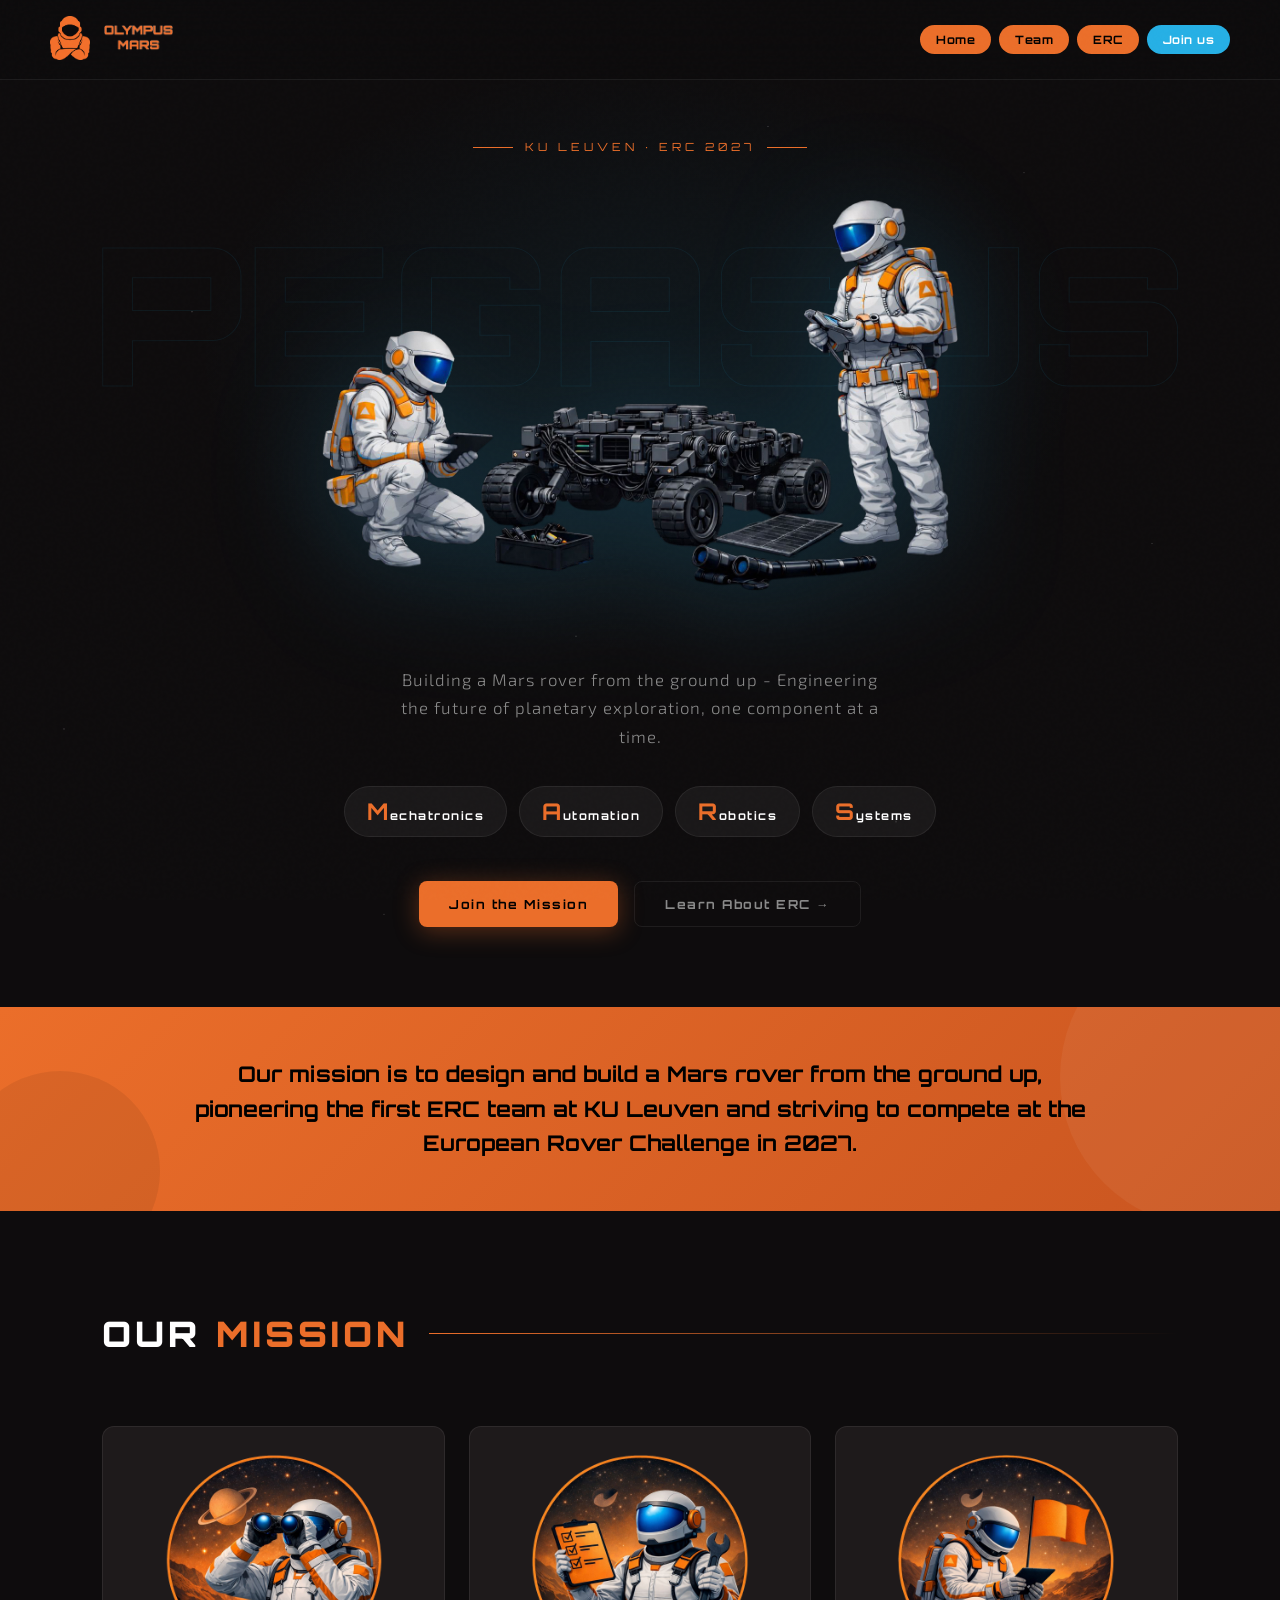
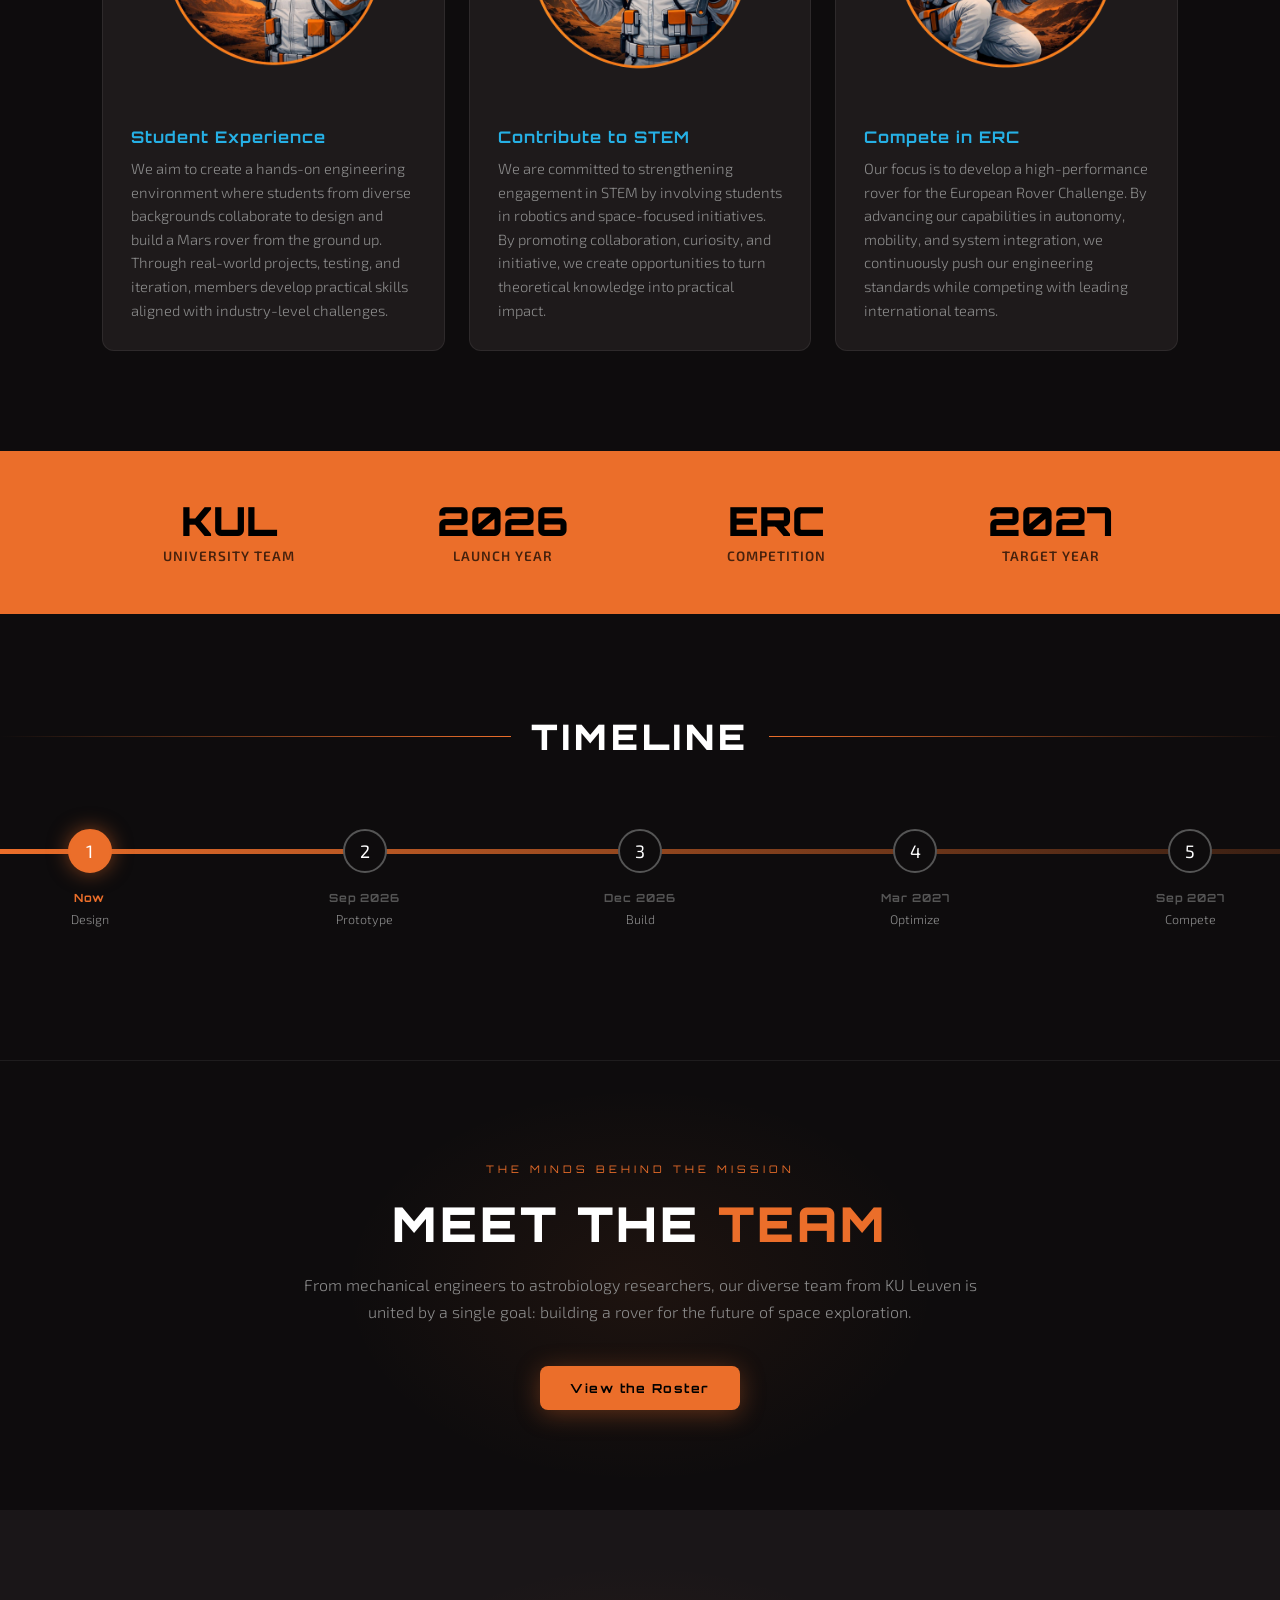
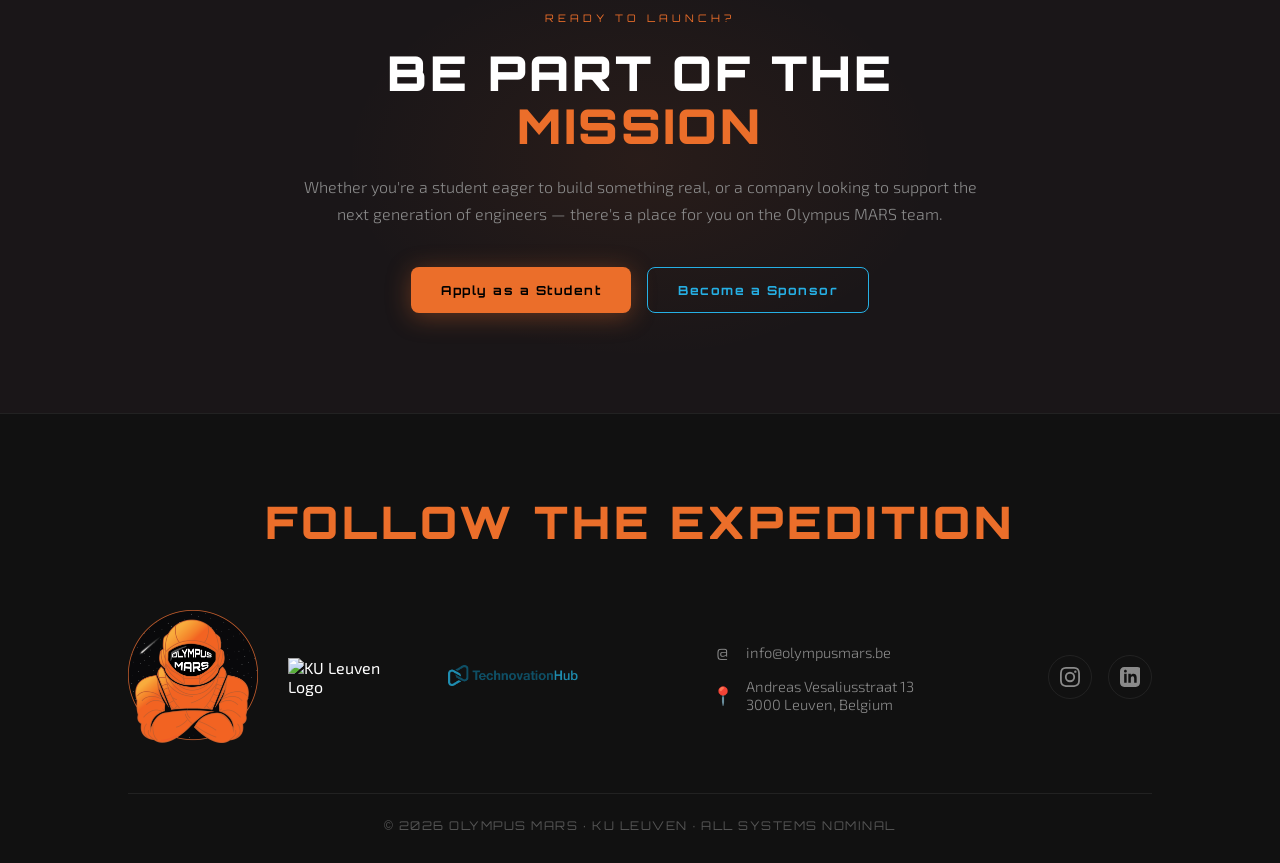
==== index.html @ 60955b1d "structure fix" ====
<!DOCTYPE html>
<html lang="en">
<head>
    <meta charset="UTF-8">
    <meta name="viewport" content="width=device-width, initial-scale=1.0">
    <title>Olympus Mars | KU Leuven Mars Rover Team</title>
    <link rel="icon" type="image/jpg" href="assets/logos/team_logo.jpg">
    <link rel="preconnect" href="https://fonts.googleapis.com">
    <link rel="preconnect" href="https://fonts.gstatic.com" crossorigin>
    <link href="https://fonts.googleapis.com/css2?family=Orbitron:wght@400;700;900&family=Exo+2:ital,wght@0,300;0,400;0,600;1,300&display=swap" rel="stylesheet">
    <link rel="stylesheet" href="css/base.css">
    <link rel="stylesheet" href="css/home.css">
</head>
<body>

<div id="site-header"></div>

<section class="hero" id="home">
    <div class="hero-bg-text">PEGASUS</div>

    <div class="hero-eyebrow">
        <div class="eyebrow-line"></div>
        <span>KU Leuven · ERC 2027</span>
        <div class="eyebrow-line"></div>
    </div>

    <img src="assets/images/main_image.jpg" alt="Olympus Mars Rover" class="hero-main-img">

    <p class="hero-subtitle">Building a Mars rover from the ground up - Engineering the future of planetary exploration, one component at a time.</p>

    <div class="hero-features">
        <div class="feature-pill"><span class="first-letter">M</span>echatronics</div>
        <div class="feature-pill"><span class="first-letter">A</span>utomation</div>
        <div class="feature-pill"><span class="first-letter">R</span>obotics</div>
        <div class="feature-pill"><span class="first-letter">S</span>ystems</div>
    </div>

    <div class="hero-cta-group">
        <a href="join.html" class="cta-btn primary">Join the Mission</a>
        <a href="erc.html" class="cta-btn secondary">Learn About ERC →</a>
    </div>

</section>

<section class="mission-banner">
    <p>Our mission is to design and build a Mars rover from the ground up, pioneering the first ERC team at KU Leuven and striving to compete at the European Rover Challenge in 2027.</p>
</section>

<section class="section-container reveal" id="mission">
    <div class="section-header">
        <h2>OUR <em>MISSION</em></h2>
        <div class="h-line"></div>
    </div>
    <div class="mission-grid">
        <div class="mission-card reveal reveal-delay-1">
            <div class="mission-card-img">
                <img src="assets/images/student_experience.jpg" alt="Student Experience">
            </div>
            <div class="mission-card-body">
                <h3>Student Experience</h3>
                <p>We aim to create a hands-on engineering environment where students from diverse backgrounds collaborate to design and build a Mars rover from the ground up. Through real-world projects, testing, and iteration, members develop practical skills aligned with industry-level challenges.</p>
            </div>
        </div>
        <div class="mission-card reveal reveal-delay-2">
            <div class="mission-card-img">
                <img src="assets/images/contribute_to_stem.jpg" alt="Contribute to STEM">
            </div>
            <div class="mission-card-body">
                <h3>Contribute to STEM</h3>
                <p>We are committed to strengthening engagement in STEM by involving students in robotics and space-focused initiatives. By promoting collaboration, curiosity, and initiative, we create opportunities to turn theoretical knowledge into practical impact.</p>
            </div>
        </div>
        <div class="mission-card reveal reveal-delay-3">
            <div class="mission-card-img">
                <img src="assets/images/compete_in_erc.jpg" alt="Compete in ERC">
            </div>
            <div class="mission-card-body">
                <h3>Compete in ERC</h3>
                <p>Our focus is to develop a high-performance rover for the European Rover Challenge. By advancing our capabilities in autonomy, mobility, and system integration, we continuously push our engineering standards while competing with leading international teams.</p>
            </div>
        </div>
    </div>
</section>

<div class="stats-strip">
    <div class="stat-item">
        <h3 class="count-up" data-target="1">KUL</h3>
        <p>University Team</p>
    </div>
    <div class="stat-item">
        <h3>2026</h3>
        <p>Launch Year</p>
    </div>
    <div class="stat-item">
        <h3>ERC</h3>
        <p>Competition</p>
    </div>
    <div class="stat-item">
        <h3>2027</h3>
        <p>Target Year</p>
    </div>
</div>


<section class="timeline-section reveal" id="timeline">
    <div class="section-header">
        <div class="h-line-left"></div>
        <h2>TIMELINE</h2>
        <div class="h-line"></div>
    </div>
    <div class="timeline-track">
        <div class="timeline-line"></div>
        <div class="timeline-points">
            <div class="timeline-point active">
                <div class="dot">1</div>
                <div class="point-content">
                    <h4>Now</h4>
                    <p>Design</p>
                </div>
            </div>
            <div class="timeline-point inactive">
                <div class="dot">2</div>
                <div class="point-content">
                    <h4>Sep 2026</h4>
                    <p>Prototype</p>
                </div>
            </div>
            <div class="timeline-point inactive">
                <div class="dot">3</div>
                <div class="point-content">
                    <h4>Dec 2026</h4>
                    <p>Build</p>
                </div>
            </div>
            <div class="timeline-point inactive">
                <div class="dot">4</div>
                <div class="point-content">
                    <h4>Mar 2027</h4>
                    <p>Optimize</p>
                </div>
            </div>
            <div class="timeline-point inactive">
                <div class="dot">5</div>
                <div class="point-content">
                    <h4>Sep 2027</h4>
                    <p>Compete</p>
                </div>
            </div>
        </div>
    </div>
</section>

<!-- MEET THE TEAM SECTION -->
<section class="cta-section reveal" style="background: var(--bg-dark); border-top: 1px solid var(--border);">
    <div class="cta-inner">
        <p class="eyebrow">The minds behind the mission</p>
        <h2>MEET THE <em>TEAM</em></h2>
        <p>From mechanical engineers to astrobiology researchers, our diverse team from KU Leuven is united by a single goal: building a rover for the future of space exploration.</p>
        <div class="cta-buttons">
            <a href="team.html" class="cta-btn primary">View the Roster</a>
        </div>
    </div>
</section>

<!-- CTA SECTION -->
<section class="cta-section reveal">
    <div class="cta-inner">
        <p class="eyebrow">Ready to launch?</p>
        <h2>BE PART OF THE <em>MISSION</em></h2>
        <p>Whether you're a student eager to build something real, or a company looking to support the next generation of engineers — there's a place for you on the Olympus MARS team.</p>
        <div class="cta-buttons">
            <a href="https://forms.gle/9pgrAA4QVyxTWefx8" target="_blank" rel="noopener noreferrer" class="cta-btn primary">Apply as a Student</a>
            <a href="https://forms.gle/bwvYYQc9BjhMaUqE9" target="_blank" rel="noopener noreferrer" class="cta-btn secondary" style="border-color: var(--blue); color: var(--blue);">Become a Sponsor</a>
        </div>
    </div>
</section>

<div id="site-footer"></div>

<script src="js/common.js"></script>
</body>
</html>
---- css/base.css ----
/* ============================================================
   BASE.CSS — shared across every page (variables, reset, header,
   navigation, hamburger menu, and footer). Edit once here, it
   updates on every page. Page-specific styles live in css/<page>.css
   ============================================================ */

:root {
    --bg-dark: #0e0c0d;
    --bg-mid: #1a1618;
    --bg-card: #1e1a1b;
    --orange: #eb6e2a;
    --orange-dim: rgba(235,110,42,0.12);
    --blue: #26b0e5;
    --blue-dim: rgba(38,176,229,0.12);
    --text-light: #ffffff;
    --text-grey: #8a8a8a;
    --text-muted: #555;
    --font-head: 'Orbitron', sans-serif;
    --font-body: 'Exo 2', sans-serif;
    --border: rgba(255,255,255,0.07);
    --glow-o: 0 0 40px rgba(235,110,42,0.2);
    --glow-b: 0 0 40px rgba(38,176,229,0.2);
}

* { margin: 0; padding: 0; box-sizing: border-box; }
html { scroll-behavior: smooth; }

body {
    background-color: var(--bg-dark);
    color: var(--text-light);
    font-family: var(--font-body);
    overflow-x: hidden;
}

/* subtle grain overlay */
body::before {
    content: '';
    position: fixed;
    inset: 0;
    background-image: url("data:image/svg+xml,%3Csvg viewBox='0 0 256 256' xmlns='http://www.w3.org/2000/svg'%3E%3Cfilter id='noise'%3E%3CfeTurbulence type='fractalNoise' baseFrequency='0.9' numOctaves='4' stitchTiles='stitch'/%3E%3C/filter%3E%3Crect width='100%25' height='100%25' filter='url(%23noise)' opacity='0.03'/%3E%3C/svg%3E");
    pointer-events: none;
    z-index: 9999;
    opacity: 0.4;
}

/* ── HEADER ── */
header {
    position: sticky;
    top: 0;
    z-index: 100;
    display: flex;
    justify-content: space-between;
    align-items: center;
    padding: 16px 50px;
    background: rgba(14,12,13,0.85);
    backdrop-filter: blur(20px);
    border-bottom: 1px solid var(--border);
    transition: padding 0.3s ease;
}

.logo-container { display: flex; align-items: center; gap: 14px; }
.logo-container img.icon { height: 44px; }
.logo-container img.text { height: 28px; }

nav { display: flex; gap: 8px; align-items: center; }

nav a {
    text-decoration: none;
    color: var(--text-grey);
    font-family: var(--font-head);
    font-weight: 700;
    font-size: 0.72rem;
    letter-spacing: 0.5px;
    padding: 7px 16px;
    border-radius: 20px;
    transition: all 0.25s ease;
}

nav a:hover { color: var(--text-light); }
nav a.pill { color: #000; background-color: var(--orange); }
nav a.pill:hover { background-color: #ff7f3f; color: #000; }
nav a.pill.active { background-color: var(--orange); color: #000; }
nav a.pill.blue { background-color: var(--blue); color: #fff; }
nav a.pill.blue:hover { background-color: #3fc3f7; }
/* Join Us pill stays blue even when it's the active page (higher specificity wins) */
nav a.pill.blue.active { background-color: var(--blue); color: #fff; }

/* ── HAMBURGER & MOBILE NAV ── */
.hamburger { display: none; flex-direction: column; gap: 5px; cursor: pointer; padding: 6px; z-index: 200; background: none; border: none; }
.hamburger span { display: block; width: 24px; height: 2px; background: var(--text-light); border-radius: 2px; transition: all 0.3s ease; transform-origin: center; }
.hamburger.open span:nth-child(1) { transform: translateY(7px) rotate(45deg); }
.hamburger.open span:nth-child(2) { opacity: 0; transform: scaleX(0); }
.hamburger.open span:nth-child(3) { transform: translateY(-7px) rotate(-45deg); }
.mobile-nav { display: none; position: fixed; inset: 0; background: rgba(14,12,13,0.97); backdrop-filter: blur(20px); z-index: 150; flex-direction: column; align-items: center; justify-content: center; gap: 24px; }
.mobile-nav.open { display: flex; }
.mobile-nav a { text-decoration: none; color: var(--text-light); font-family: var(--font-head); font-weight: 700; font-size: 1.2rem; letter-spacing: 3px; text-transform: uppercase; padding: 12px 30px; border-radius: 8px; transition: all 0.2s; }
.mobile-nav a:hover { color: var(--orange); }
.mobile-nav a.pill { background: var(--orange); color: #000; }
.mobile-nav a.pill.active { background: var(--orange); color: #000; }
.mobile-nav a.pill.blue { background: var(--blue); color: #fff; }
.mobile-nav a.pill.blue.active { background: var(--blue); color: #fff; }

@media (max-width: 768px) {
    header { padding: 14px 20px; }
    nav { display: none; }
    .hamburger { display: flex; }
}

/* ── FOOTER ── */
footer {
    background: #111;
    border-top: 1px solid var(--border);
    padding: 80px 10vw 30px;
}

.footer-title {
    text-align: center;
    color: var(--orange);
    font-family: var(--font-head);
    font-size: clamp(1.6rem, 4vw, 2.8rem);
    font-weight: 900;
    letter-spacing: 4px;
    margin-bottom: 60px;
}

.footer-content {
    display: flex;
    justify-content: space-between;
    align-items: center;
    gap: 40px;
    max-width: 1100px;
    margin: 0 auto 50px;
}

.footer-logo img { max-width: 130px; }

.contact-info { display: flex; gap: 50px; }
.contact-col { display: flex; flex-direction: column; gap: 14px; }

.contact-item {
    display: flex;
    align-items: center;
    gap: 12px;
    color: var(--text-grey);
    font-size: 0.92rem;
    font-weight: 300;
}

.contact-item .icon-label { font-size: 1.1rem; min-width: 22px; }
.contact-item .icon-label-email { font-size: 1.1rem; min-width: 18px; margin-left: 4px; }

.contact-item a { color: var(--text-grey); text-decoration: none; transition: color 0.25s; }
.contact-item a:hover { color: var(--orange); }

.social-icons { display: flex; gap: 16px; align-items: center; }

.social-icons a {
    width: 44px; height: 44px;
    border: 1px solid var(--border);
    border-radius: 50%;
    display: flex;
    align-items: center;
    justify-content: center;
    transition: all 0.25s ease;
}

.social-icons a:hover {
    border-color: var(--orange);
    background: var(--orange-dim);
    box-shadow: var(--glow-o);
}

.social-icons svg { width: 20px; height: 20px; fill: var(--text-grey); transition: fill 0.25s; }
.social-icons a:hover svg { fill: var(--orange); }

.footer-divider { max-width: 1100px; margin: 0 auto; height: 1px; background: var(--border); }

.copyright {
    text-align: center;
    font-size: 0.75rem;
    color: var(--text-muted);
    padding-top: 24px;
    letter-spacing: 1.5px;
    font-family: var(--font-head);
}

@media (max-width: 768px) {
    footer { padding: 60px 6vw 24px; }
    .footer-content { flex-direction: column; align-items: flex-start; gap: 30px; }
    .contact-info { flex-direction: column; gap: 16px; }
    .footer-title { font-size: 1.4rem; letter-spacing: 2px; margin-bottom: 40px; }
    .footer-logo { flex-wrap: wrap; }
}

@media (max-width: 480px) {
    .footer-content { align-items: center; text-align: center; }
    .contact-item { justify-content: center; }
    .footer-logo { justify-content: center; }
}

/* ── SHARED UTILITY: scroll-reveal-on-scroll animation ── */
.reveal { opacity: 0; transform: translateY(30px); transition: opacity 0.7s ease, transform 0.7s ease; }
.reveal.visible { opacity: 1; transform: translateY(0); }
---- css/home.css ----
.hero {
            position: relative;
            min-height: 92vh;
            display: flex;
            flex-direction: column;
            align-items: center;
            justify-content: center;
            overflow: hidden;
            padding: 60px 20px 80px;
        }

.hero::before {
            content: '';
            position: absolute;
            top: 30%;
            left: 50%;
            transform: translate(-50%, -50%);
            width: 900px;
            height: 600px;
            background: radial-gradient(ellipse, rgba(38,176,229,0.08) 0%, transparent 70%);
            pointer-events: none;
        }

.hero::after {
            content: '';
            position: absolute;
            inset: 0;
            background-image:
                radial-gradient(1px 1px at 15% 25%, rgba(255,255,255,0.3) 0%, transparent 100%),
                radial-gradient(1px 1px at 80% 10%, rgba(255,255,255,0.2) 0%, transparent 100%),
                radial-gradient(1px 1px at 45% 60%, rgba(255,255,255,0.25) 0%, transparent 100%),
                radial-gradient(1.5px 1.5px at 70% 80%, rgba(255,255,255,0.15) 0%, transparent 100%),
                radial-gradient(1px 1px at 30% 90%, rgba(255,255,255,0.2) 0%, transparent 100%),
                radial-gradient(1px 1px at 90% 50%, rgba(255,255,255,0.2) 0%, transparent 100%),
                radial-gradient(1.5px 1.5px at 5% 70%, rgba(255,255,255,0.15) 0%, transparent 100%),
                radial-gradient(1px 1px at 60% 5%, rgba(255,255,255,0.25) 0%, transparent 100%);
            pointer-events: none;
            z-index: 0;
        }

.hero-bg-text {
            position: absolute;
            top: 25%;
            left: 50%;
            transform: translate(-50%, -50%);
            font-family: var(--font-head);
            font-size: 15vw;
            font-weight: 900;
            color: transparent;
            -webkit-text-stroke: 1px rgba(38,176,229,0.08);
            white-space: nowrap;
            pointer-events: none;
            z-index: 0;
            user-select: none;
            animation: bgPulse 6s ease-in-out infinite;
        }

@keyframes bgPulse {
            0%, 100% { -webkit-text-stroke: 1px rgb(47, 166, 212); }
            50% { -webkit-text-stroke: 1px rgba(38,176,229,0.14); }
        }

.hero-eyebrow {
            position: relative;
            z-index: 2;
            display: flex;
            align-items: center;
            gap: 12px;
            margin-bottom: 20px;
            animation: fadeUp 0.8s ease both;
        }

.hero-eyebrow span {
            font-family: var(--font-head);
            font-size: 0.7rem;
            letter-spacing: 4px;
            color: var(--orange);
            text-transform: uppercase;
        }

.eyebrow-line { width: 40px; height: 1px; background: var(--orange); }

.hero-main-img {
            position: relative;
            z-index: 1;
            max-width: 700px;
            width: 85%;
            height: auto;
            filter: drop-shadow(0 20px 60px rgba(38,176,229,0.2));
            animation: floatRover 5s ease-in-out infinite, fadeUp 1s ease 0.2s both;
        }

@keyframes floatRover {
            0%, 100% { transform: translateY(0px); }
            50% { transform: translateY(-12px); }
        }

@keyframes fadeUp {
            from { opacity: 0; transform: translateY(30px); }
            to { opacity: 1; transform: translateY(0); }
        }

.hero-subtitle {
            position: relative;
            z-index: 2;
            margin-top: 24px;
            font-size: clamp(0.85rem, 1.5vw, 1.05rem);
            color: var(--text-grey);
            font-weight: 300;
            letter-spacing: 1px;
            text-align: center;
            max-width: 500px;
            line-height: 1.7;
            animation: fadeUp 1s ease 0.35s both;
        }

.hero-features {
            position: relative;
            z-index: 2;
            display: flex;
            gap: 12px;
            margin-top: 36px;
            animation: fadeUp 1s ease 0.5s both;
        }

.feature-pill {
            background: rgba(255,255,255,0.05);
            border: 1px solid var(--border);
            color: var(--text-light);
            font-family: var(--font-head);
            font-weight: 700;
            font-size: 0.72rem;
            letter-spacing: 1.5px;
            padding: 10px 22px;
            border-radius: 30px;
            cursor: default;
            position: relative;
            transition: all 0.3s ease;
            backdrop-filter: blur(10px);
        }

.feature-pill:hover {
            background: var(--orange-dim);
            border-color: var(--orange);
            color: var(--orange);
            box-shadow: var(--glow-o);
        }

.first-letter { color: var(--orange); font-size: 2em; }

.hero-cta-group {
            position: relative;
            z-index: 2;
            display: flex;
            gap: 16px;
            margin-top: 44px;
            animation: fadeUp 1s ease 0.65s both;
        }

.cta-btn {
            display: inline-flex;
            align-items: center;
            gap: 10px;
            text-decoration: none;
            font-family: var(--font-head);
            font-weight: 700;
            font-size: 0.78rem;
            letter-spacing: 1.5px;
            padding: 14px 30px;
            border-radius: 8px;
            transition: all 0.25s ease;
        }

.cta-btn.primary {
            background: var(--orange);
            color: #000;
            box-shadow: 0 4px 24px rgba(235,110,42,0.35);
        }

.cta-btn.primary:hover {
            background: #ff7f3f;
            transform: translateY(-2px);
            box-shadow: 0 8px 32px rgba(235,110,42,0.5);
        }

.cta-btn.secondary {
            background: transparent;
            color: var(--text-grey);
            border: 1px solid var(--border);
        }

.cta-btn.secondary:hover {
            border-color: rgba(255,255,255,0.3);
            color: var(--text-light);
            transform: translateY(-2px);
        }

.scroll-indicator {
            position: absolute;
            bottom: 30px;
            left: 50%;
            transform: translateX(-50%);
            z-index: 2;
            display: flex;
            flex-direction: column;
            align-items: center;
            gap: 8px;
            animation: fadeUp 1s ease 1s both;
        }

.scroll-indicator span {
            font-family: var(--font-head);
            font-size: 0.58rem;
            letter-spacing: 3px;
            color: var(--text-muted);
        }

.scroll-mouse {
            width: 22px;
            height: 36px;
            border: 1px solid rgba(255,255,255,0.15);
            border-radius: 11px;
            display: flex;
            justify-content: center;
            padding-top: 6px;
        }

.scroll-wheel {
            width: 3px;
            height: 8px;
            background: var(--orange);
            border-radius: 2px;
            animation: scrollDown 1.8s ease-in-out infinite;
        }

@keyframes scrollDown {
            0% { transform: translateY(0); opacity: 1; }
            100% { transform: translateY(10px); opacity: 0; }
        }

.mission-banner {
            background: linear-gradient(135deg, var(--orange) 0%, #c95520 100%);
            padding: 50px 10vw;
            position: relative;
            overflow: hidden;
            display: flex;
            justify-content: center;
            align-items: center;
            flex-direction: column;
            text-align: center;
        }

.mission-banner::before {
            content: '';
            position: absolute;
            right: -80px; top: -80px;
            width: 300px; height: 300px;
            background: rgba(255,255,255,0.05);
            border-radius: 50%;
        }

.mission-banner::after {
            content: '';
            position: absolute;
            left: -40px; bottom: -60px;
            width: 200px; height: 200px;
            background: rgba(0,0,0,0.07);
            border-radius: 50%;
        }

.mission-banner p {
            font-family: var(--font-head);
            font-size: clamp(0.9rem, 2vw, 1.35rem);
            font-weight: 700;
            color: #000;
            line-height: 1.6;
            max-width: 900px;
            position: relative;
            z-index: 1;
        }

.section-container { padding: 100px 8vw; }

.section-header {
            display: flex;
            align-items: center;
            gap: 20px;
            margin-bottom: 70px;
        }

.section-header h2 {
            font-family: var(--font-head);
            font-size: 2.2rem;
            font-weight: 900;
            letter-spacing: 4px;
            color: var(--text-light);
            white-space: nowrap;
        }

.section-header h2 em { color: var(--orange); font-style: normal; }

.h-line { flex: 1; height: 1px; background: linear-gradient(to right, var(--orange), transparent); }

.h-line-left { flex: 1; height: 1px; background: linear-gradient(to left, var(--orange), transparent); }

.mission-grid {
            display: grid;
            grid-template-columns: repeat(3, 1fr);
            gap: 24px;
        }

.mission-card {
            background: var(--bg-card);
            border: 1px solid var(--border);
            border-radius: 12px;
            overflow: hidden;
            transition: transform 0.3s ease, border-color 0.3s ease, box-shadow 0.3s ease;
        }

.mission-card:hover {
            transform: translateY(-8px);
            border-color: rgba(235,110,42,0.3);
            box-shadow: var(--glow-o);
        }

.mission-card-img {
            width: 80%;
            aspect-ratio: 1;
            display: flex;
            margin: 0 auto;
            justify-content: center;
            align-items: center;
            overflow: hidden;
        }

.mission-card-img img {
            width: 80%;
            height: 80%;
            object-fit: contain;
            transition: transform 0.5s ease;
        }

.mission-card:hover .mission-card-img img { transform: scale(1.2); }

.mission-card-body { padding: 28px; }

.mission-card-body h3 {
            font-family: var(--font-head);
            font-size: 1rem;
            color: var(--blue);
            letter-spacing: 1px;
            margin-bottom: 10px;
        }

.mission-card-body p {
            color: var(--text-grey);
            font-size: 0.92rem;
            line-height: 1.6;
            font-weight: 300;
        }

.stats-strip {
            background: var(--orange);
            padding: 50px 8vw;
            display: grid;
            grid-template-columns: repeat(4, 1fr);
            gap: 20px;
            text-align: center;
        }

.stat-item h3 {
            font-family: var(--font-head);
            font-size: 2.5rem;
            font-weight: 900;
            color: #000;
            line-height: 1;
        }

.stat-item p {
            font-family: var(--font-body);
            font-size: 0.85rem;
            color: rgba(0,0,0,0.7);
            font-weight: 600;
            letter-spacing: 1px;
            margin-top: 6px;
            text-transform: uppercase;
        }

.teams-section {
            padding: 100px 8vw;
            background: var(--bg-mid);
        }

.teams-grid {
            display: grid;
            grid-template-columns: repeat(3, 1fr);
            gap: 0;
            border-radius: 16px;
            overflow: hidden;
            border: 1px solid var(--border);
        }

.team-card {
            position: relative;
            overflow: hidden;
            aspect-ratio: 3/4;
            cursor: pointer;
        }

.team-card::before {
            content: '';
            position: absolute;
            inset: 0;
            background: linear-gradient(to top, rgba(14,12,13,0.95) 0%, rgba(14,12,13,0.4) 50%, transparent 100%);
            z-index: 1;
            transition: background 0.4s ease;
        }

.team-card:hover::before {
            background: linear-gradient(to top, rgba(14,12,13,0.98) 0%, rgba(14,12,13,0.6) 60%, rgba(14,12,13,0.1) 100%);
        }

.team-card img {
            width: 100%;
            height: 100%;
            object-fit: cover;
            object-position: center top;
            transition: transform 0.6s ease, filter 0.4s ease;
            filter: saturate(0.7) brightness(0.7);
        }

.team-card:hover img {
            transform: scale(1.06);
            filter: saturate(1) brightness(0.8);
        }

.team-card-content {
            position: absolute;
            bottom: 0;
            left: 0;
            right: 0;
            padding: 32px 28px;
            z-index: 2;
        }

.team-role-tag {
            display: inline-block;
            font-family: var(--font-head);
            font-size: 0.58rem;
            letter-spacing: 2px;
            color: var(--orange);
            text-transform: uppercase;
            margin-bottom: 10px;
            opacity: 0.8;
        }

.team-card-content h3 {
            font-family: var(--font-head);
            font-size: 1.1rem;
            font-weight: 900;
            letter-spacing: 2px;
            color: var(--text-light);
            margin-bottom: 10px;
        }

.team-card-content p {
            font-size: 0.85rem;
            color: var(--text-grey);
            font-weight: 300;
            line-height: 1.55;
            max-height: 0;
            overflow: hidden;
            transition: max-height 0.4s ease, opacity 0.4s ease;
            opacity: 0;
        }

.team-card:hover .team-card-content p {
            max-height: 100px;
            opacity: 1;
        }

.team-divider {
            position: absolute;
            top: 0; bottom: 0;
            width: 1px;
            background: var(--border);
            z-index: 3;
            right: 0;
        }

.timeline-section {
            padding: 100px 0vw;
            background: var(--bg-dark);
            position: relative;
        }

.timeline-track {
            position: relative;
            margin-top: 60px;
            padding-bottom: 30px;
        }

.timeline-line {
            position: absolute;
            top: 20px;
            left: 0; right: 0;
            height: 5px;
            background: linear-gradient(to right, var(--orange), rgba(235,110,42,0.2));
        }

.timeline-points {
            display: flex;
            justify-content: space-between;
            position: relative;
            z-index: 1;
        }

.timeline-point {
            display: flex;
            flex-direction: column;
            align-items: center;
            width: 14%;
        }

.dot {
            width: 44px; height: 44px;
            background: var(--bg-dark);
            border: 2px solid var(--orange);
            border-radius: 50%;
            display: flex;
            justify-content: center;
            align-items: center;
            font-size: 18px;
            transition: all 0.3s ease;
        }

.timeline-point.active .dot {
            background: var(--orange);
            box-shadow: 0 0 20px rgba(235,110,42,0.5);
            animation: dotPulse 2s ease-in-out infinite;
        }

.timeline-point.inactive .dot {
            border-color: var(--text-muted);
        }

@keyframes dotPulse {
            0%, 100% { box-shadow: 0 0 10px rgba(235,110,42,0.4); }
            50% { box-shadow: 0 0 30px rgba(235,110,42,0.8); }
        }

.point-content {
            margin-top: 18px;
            text-align: center;
            padding: 0 5px;
        }

.point-content h4 {
            font-family: var(--font-head);
            font-size: 0.7rem;
            color: var(--orange);
            letter-spacing: 1px;
            margin-bottom: 6px;
        }

.point-content p {
            color: var(--text-grey);
            font-size: 0.78rem;
            line-height: 1.5;
            font-weight: 300;
        }

.timeline-point.inactive .point-content h4 { color: var(--text-muted); }

.cta-section {
            padding: 100px 8vw;
            background: var(--bg-mid);
            position: relative;
            overflow: hidden;
        }

.cta-section::before {
            content: '';
            position: absolute;
            top: 50%; left: 50%;
            transform: translate(-50%, -50%);
            width: 600px; height: 400px;
            background: radial-gradient(ellipse, rgba(235,110,42,0.07) 0%, transparent 70%);
            pointer-events: none;
        }

.cta-inner {
            max-width: 700px;
            margin: 0 auto;
            text-align: center;
            position: relative;
            z-index: 1;
        }

.cta-inner .eyebrow {
            font-family: var(--font-head);
            font-size: 0.65rem;
            letter-spacing: 4px;
            color: var(--orange);
            text-transform: uppercase;
            margin-bottom: 20px;
        }

.cta-inner h2 {
            font-family: var(--font-head);
            font-size: clamp(1.8rem, 4vw, 3rem);
            font-weight: 900;
            letter-spacing: 3px;
            color: var(--text-light);
            line-height: 1.1;
            margin-bottom: 20px;
        }

.cta-inner h2 em { color: var(--orange); font-style: normal; }

.cta-inner p {
            font-size: 1rem;
            color: var(--text-grey);
            font-weight: 300;
            line-height: 1.7;
            margin-bottom: 40px;
        }

.cta-buttons {
            display: flex;
            gap: 16px;
            justify-content: center;
            flex-wrap: wrap;
        }

.reveal-delay-1 { transition-delay: 0.1s; }

.reveal-delay-2 { transition-delay: 0.2s; }

.reveal-delay-3 { transition-delay: 0.3s; }

@media (max-width: 768px) {
    .hero { min-height: 70vh; padding: 40px 16px 60px; }
    .hero-main-img { max-width: 95%; margin-top: 20px; }
    .hero-features { flex-wrap: wrap; gap: 8px; justify-content: center; }
    .feature-pill { font-size: 0.65rem; padding: 8px 14px; }
    .hero-cta-group { flex-direction: column; align-items: center; width: 100%; }
    .cta-btn { width: 100%; max-width: 280px; justify-content: center; }
    .scroll-indicator { display: none; }
    .mission-banner { padding: 36px 6vw; }
    .mission-banner p { font-size: clamp(0.82rem, 3.5vw, 1rem); }
    .section-container { padding: 60px 5vw; }
    .section-header { flex-wrap: wrap; gap: 10px; margin-bottom: 40px; }
    .section-header h2 { font-size: 1.4rem; letter-spacing: 2px; white-space: normal; }
    .h-line, .h-line-left { min-width: 30px; }
    .mission-grid { grid-template-columns: 1fr; gap: 20px; }
    .stats-strip { grid-template-columns: repeat(2, 1fr); padding: 40px 6vw; gap: 24px; }
    .stat-item h3 { font-size: 2rem; }
    .teams-section { padding: 60px 5vw; }
    .teams-grid { grid-template-columns: 1fr; }
    .team-card { aspect-ratio: 4/3; }
    .team-card .team-card-content p { max-height: 100px; opacity: 1; }
    .cta-section { padding: 70px 6vw; }
    .cta-inner h2 { font-size: clamp(1.4rem, 7vw, 2.2rem); }
    .cta-buttons { flex-direction: column; align-items: center; }
}

@media (max-width: 480px) {
    .stats-strip { grid-template-columns: repeat(2, 1fr); }
    .section-header h2 { font-size: 1.15rem; letter-spacing: 1.5px; }
    .hero-bg-text { font-size: 14vw; top: 15%; }
    .hero-eyebrow span { font-size: 0.62rem; letter-spacing: 2px; }
    .feature-pill { font-size: 0.6rem; padding: 7px 12px; }
    .mission-card-body { padding: 20px; }
}
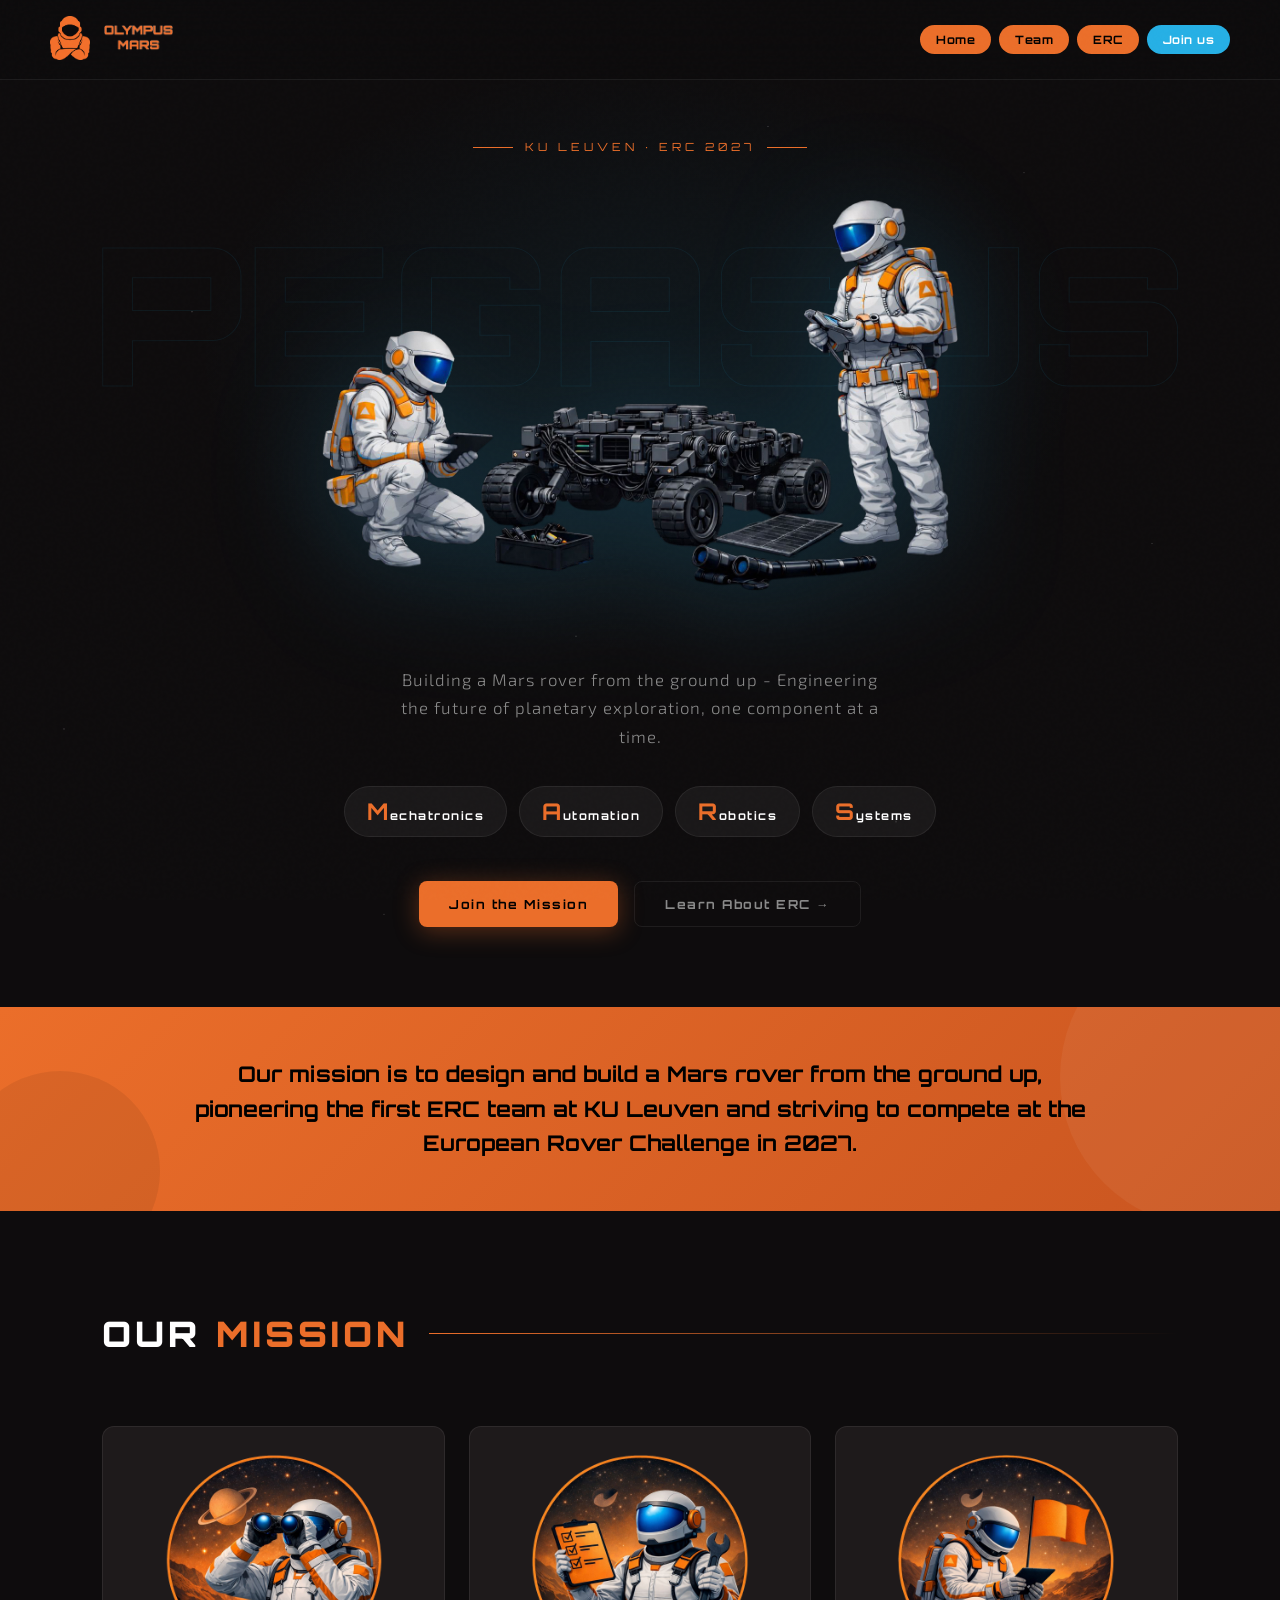
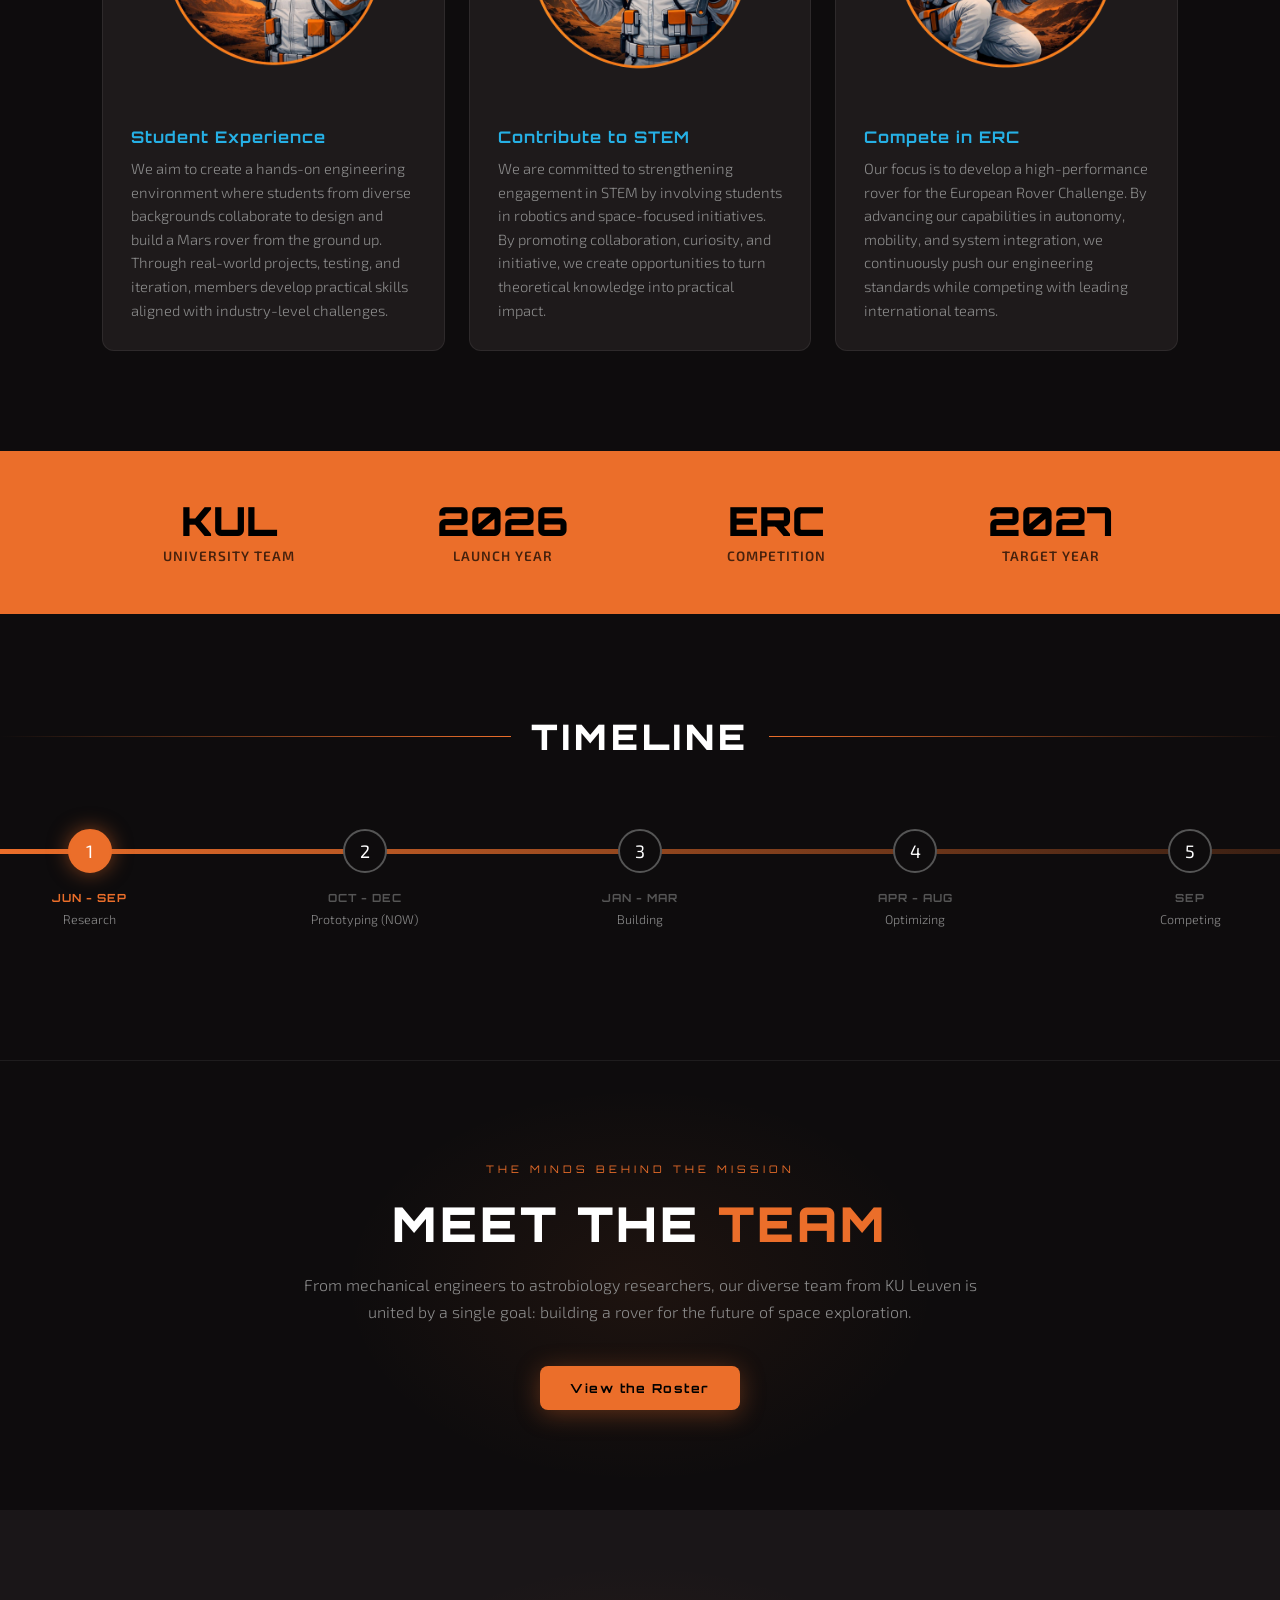
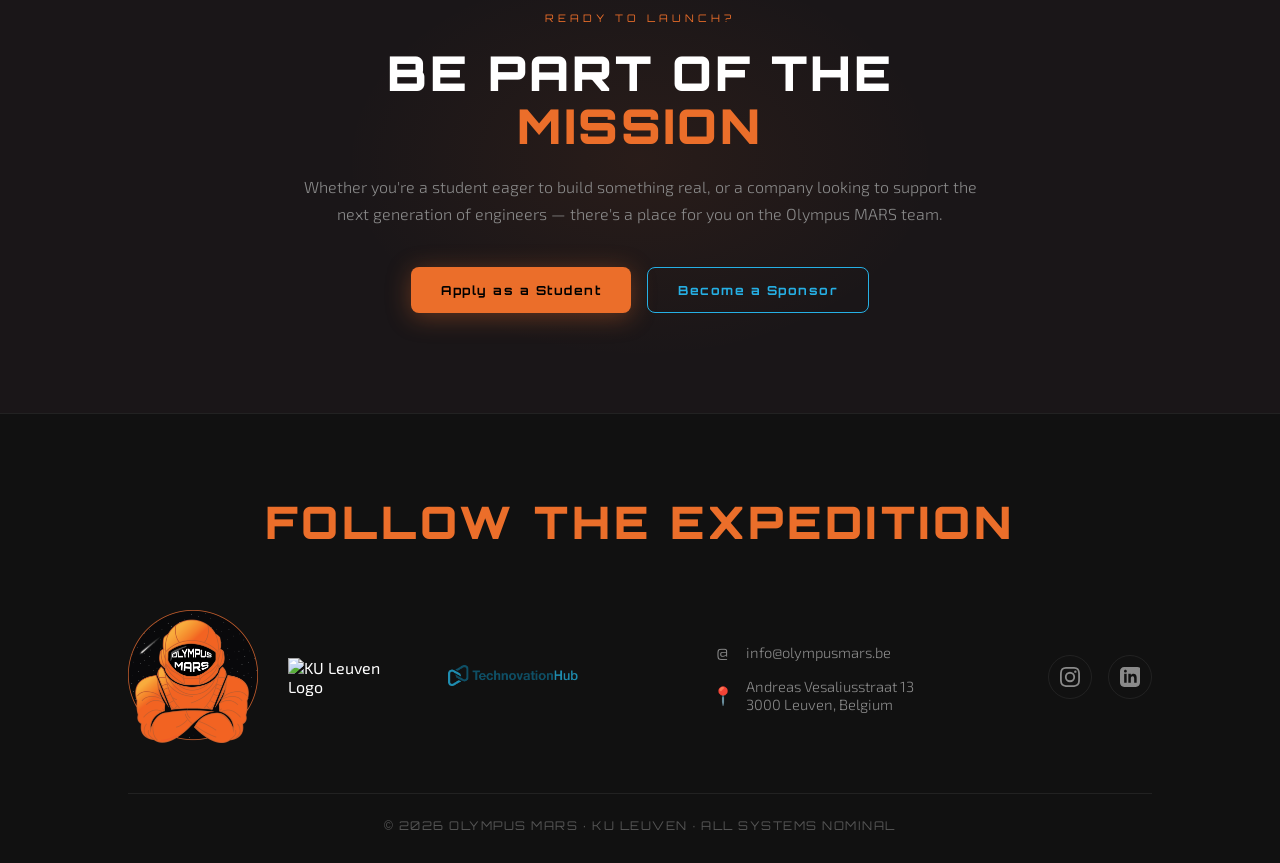
==== commit 039c80e1: "updated timeline labels" ====
--- a/index.html
+++ b/index.html
@@ -114,36 +114,36 @@
             <div class="timeline-point active">
                 <div class="dot">1</div>
                 <div class="point-content">
-                    <h4>Now</h4>
-                    <p>Design</p>
+                    <h4>JUN - SEP</h4>
+                    <p>Research</p>
                 </div>
             </div>
             <div class="timeline-point inactive">
                 <div class="dot">2</div>
                 <div class="point-content">
-                    <h4>Sep 2026</h4>
-                    <p>Prototype</p>
+                    <h4>OCT - DEC</h4>
+                    <p>Prototyping (NOW)</p>
                 </div>
             </div>
             <div class="timeline-point inactive">
                 <div class="dot">3</div>
                 <div class="point-content">
-                    <h4>Dec 2026</h4>
-                    <p>Build</p>
+                    <h4>JAN - MAR</h4>
+                    <p>Building</p>
                 </div>
             </div>
             <div class="timeline-point inactive">
                 <div class="dot">4</div>
                 <div class="point-content">
-                    <h4>Mar 2027</h4>
-                    <p>Optimize</p>
+                    <h4>APR - AUG</h4>
+                    <p>Optimizing</p>
                 </div>
             </div>
             <div class="timeline-point inactive">
                 <div class="dot">5</div>
                 <div class="point-content">
-                    <h4>Sep 2027</h4>
-                    <p>Compete</p>
+                    <h4>SEP</h4>
+                    <p>Competing</p>
                 </div>
             </div>
         </div>
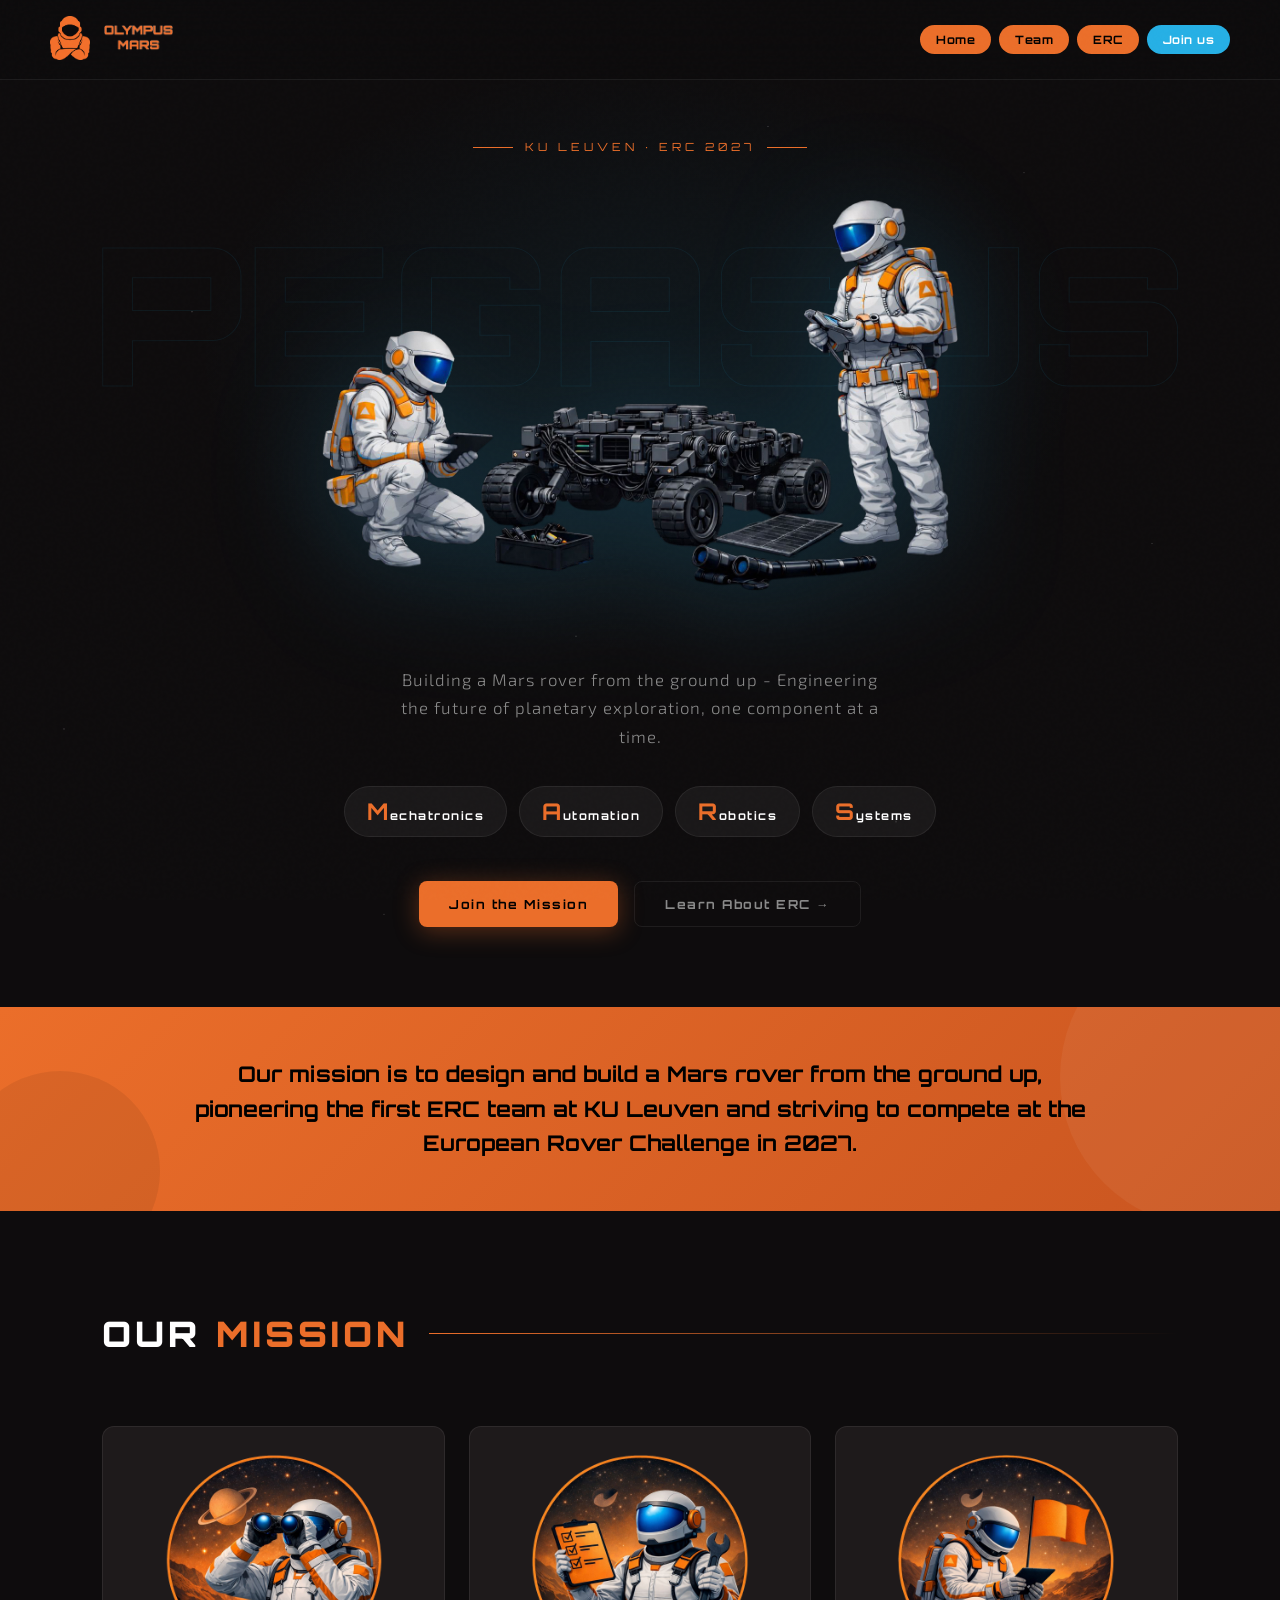
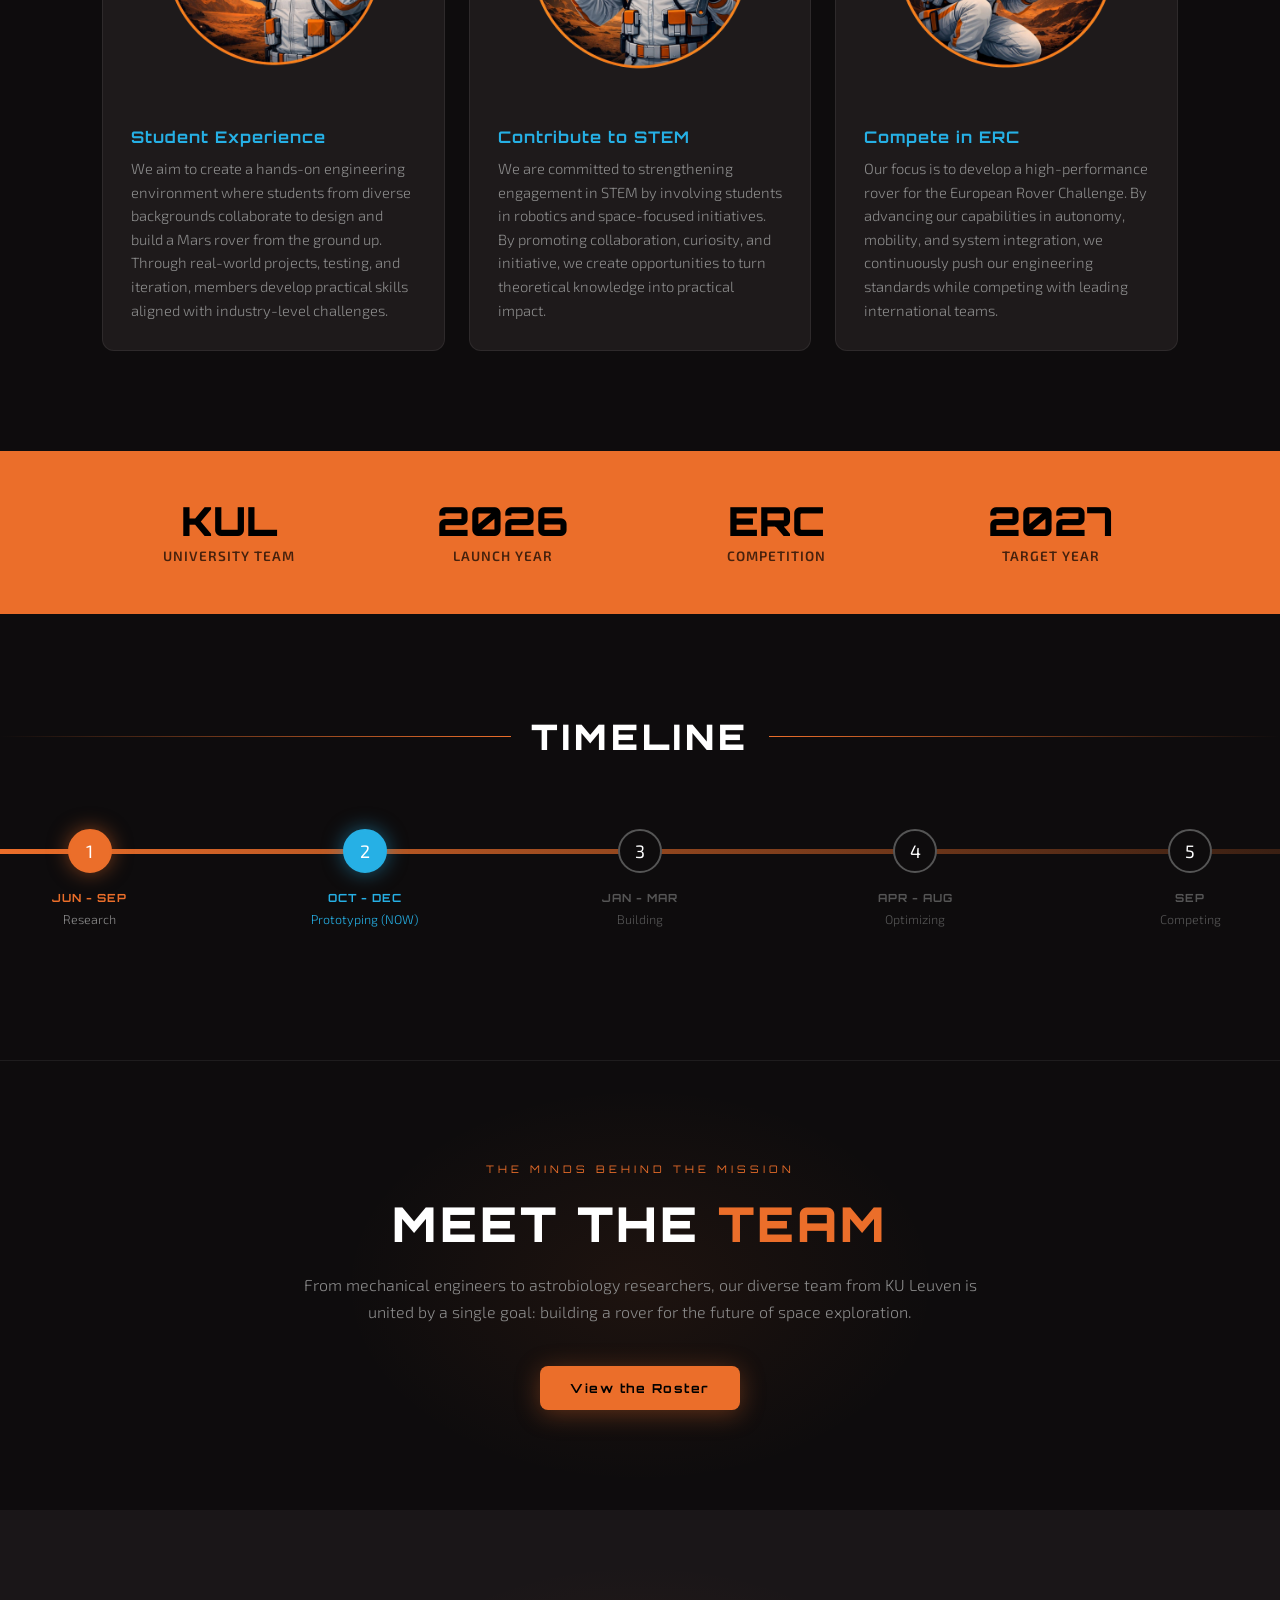
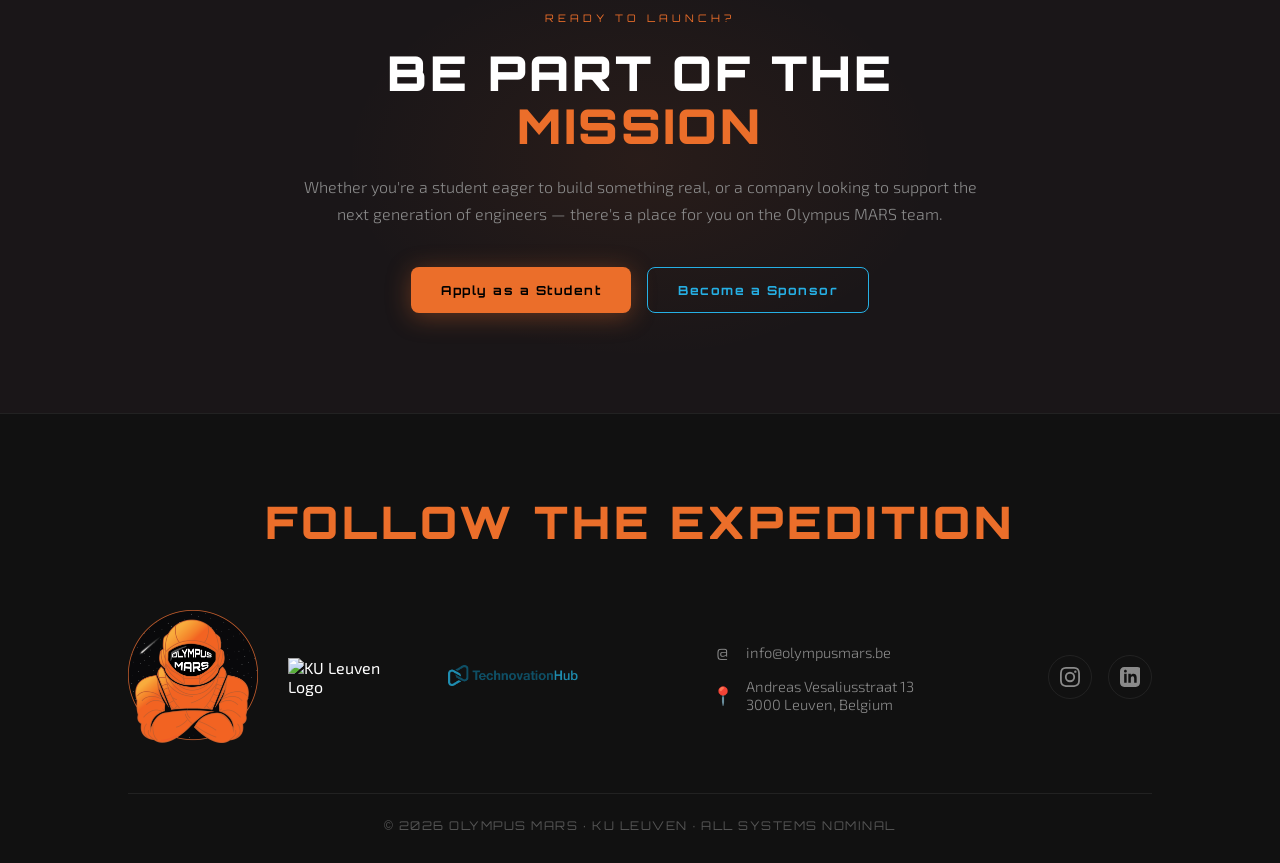
==== commit 74fadf59: "timeline color updated" ====
--- a/index.html
+++ b/index.html
@@ -118,7 +118,7 @@
                     <p>Research</p>
                 </div>
             </div>
-            <div class="timeline-point inactive">
+            <div class="timeline-point current">
                 <div class="dot">2</div>
                 <div class="point-content">
                     <h4>OCT - DEC</h4>
--- a/css/home.css
+++ b/css/home.css
@@ -536,17 +536,31 @@
 
 .timeline-point.active .dot {
             background: var(--orange);
+            border-color: var(--orange);
             box-shadow: 0 0 20px rgba(235,110,42,0.5);
-            animation: dotPulse 2s ease-in-out infinite;
+            animation: orangeDotPulse 2s ease-in-out infinite;
+        }
+
+.timeline-point.current .dot {
+            background: var(--blue);
+            border-color: var(--blue);
+            box-shadow: 0 0 20px rgba(38,176,229,0.5);
+            animation: blueDotPulse 2s ease-in-out infinite;
         }
 
 .timeline-point.inactive .dot {
+            background: var(--bg-dark);
             border-color: var(--text-muted);
         }
 
-@keyframes dotPulse {
+@keyframes orangeDotPulse {
             0%, 100% { box-shadow: 0 0 10px rgba(235,110,42,0.4); }
             50% { box-shadow: 0 0 30px rgba(235,110,42,0.8); }
+        }
+
+@keyframes blueDotPulse {
+            0%, 100% { box-shadow: 0 0 10px rgba(38,176,229,0.35); }
+            50% { box-shadow: 0 0 30px rgba(38,176,229,0.9); }
         }
 
 .point-content {
@@ -570,7 +584,15 @@
             font-weight: 300;
         }
 
-.timeline-point.inactive .point-content h4 { color: var(--text-muted); }
+.timeline-point.current .point-content h4,
+.timeline-point.current .point-content p {
+            color: var(--blue);
+        }
+
+.timeline-point.inactive .point-content h4,
+.timeline-point.inactive .point-content p {
+            color: var(--text-muted);
+        }
 
 .cta-section {
             padding: 100px 8vw;
